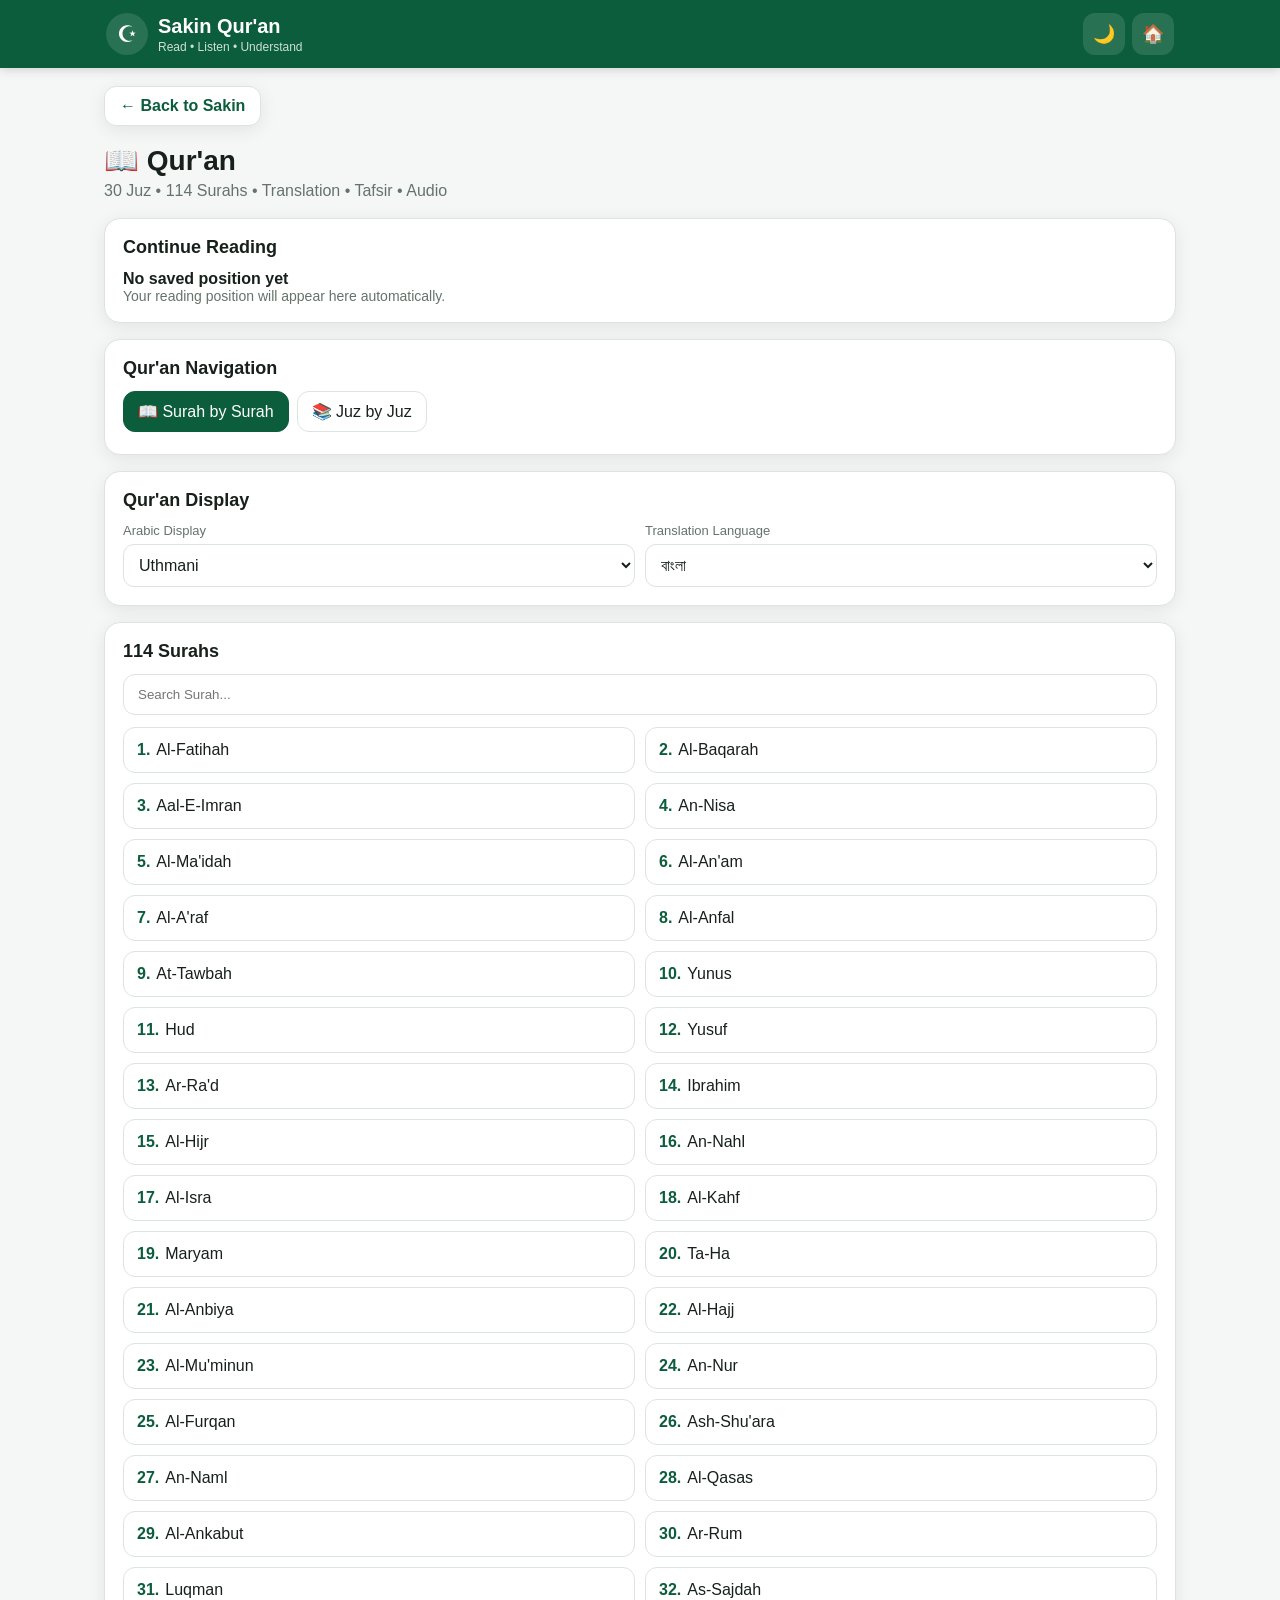
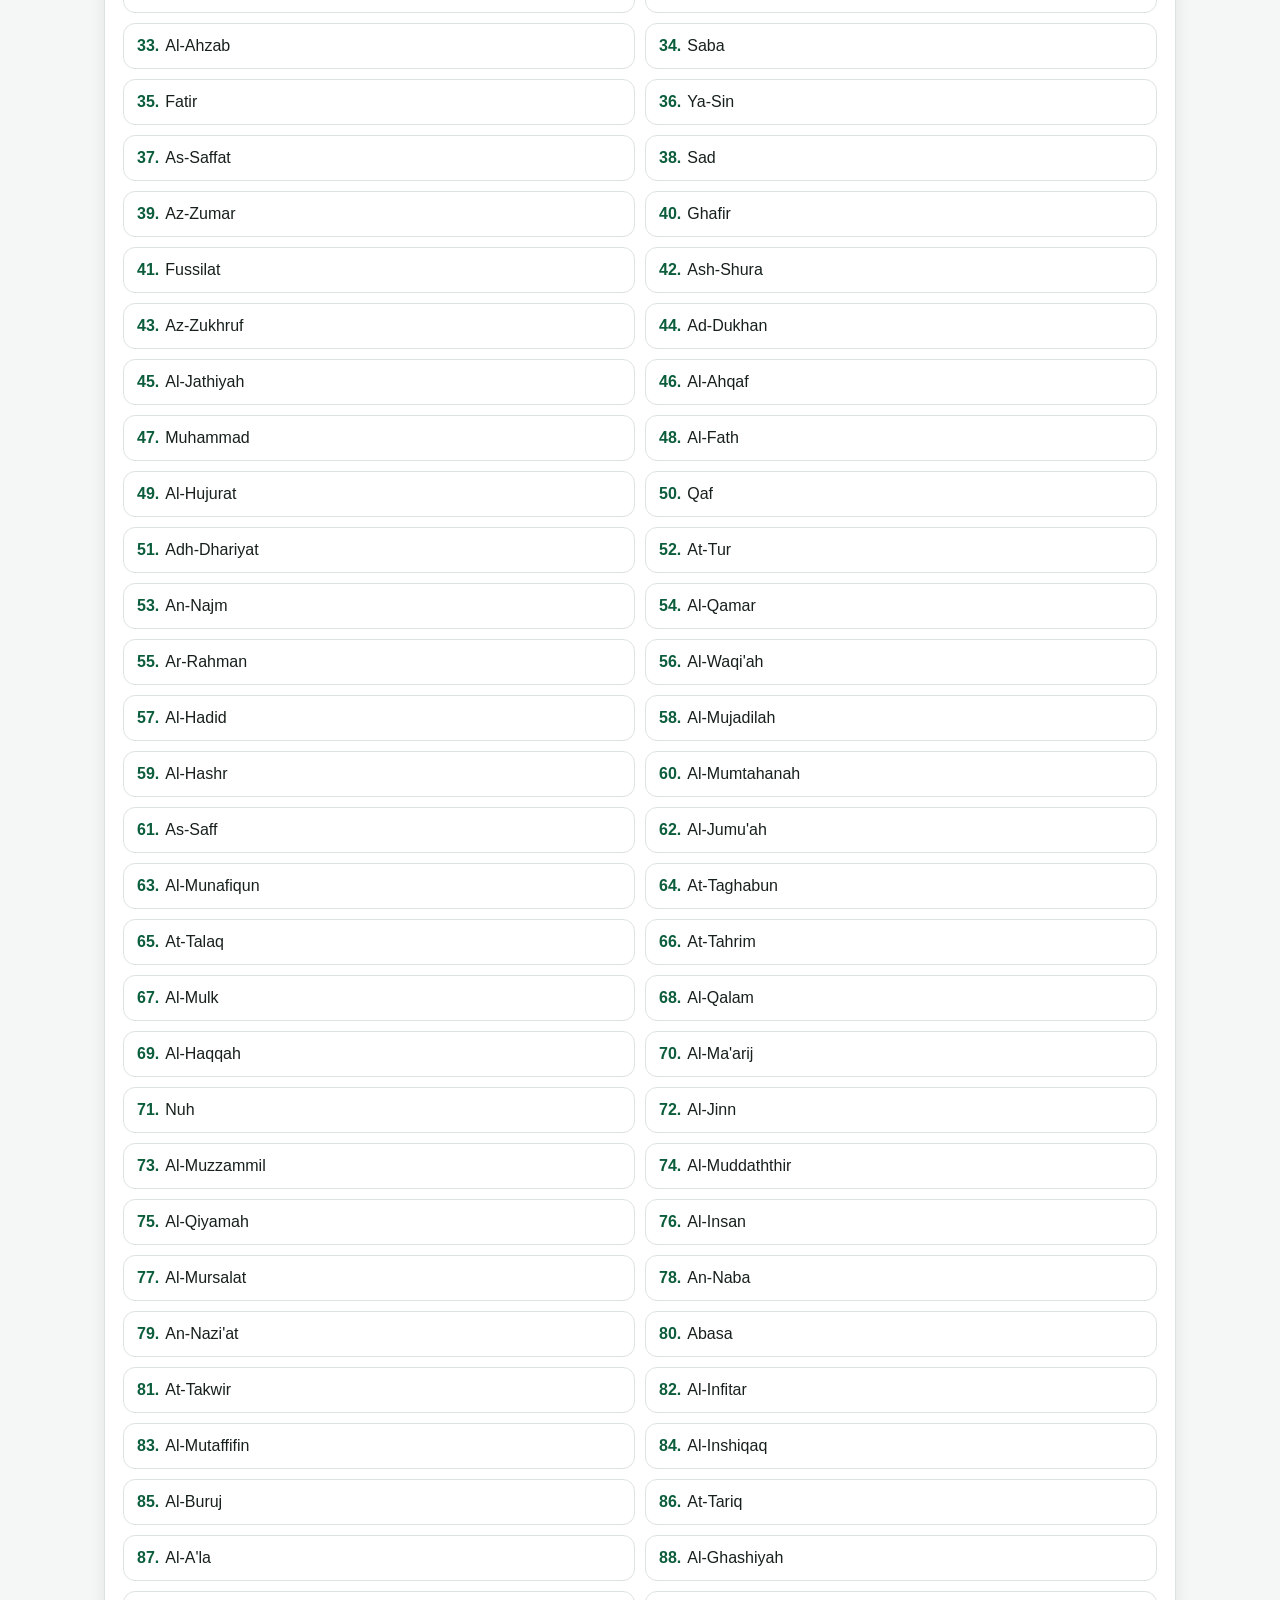
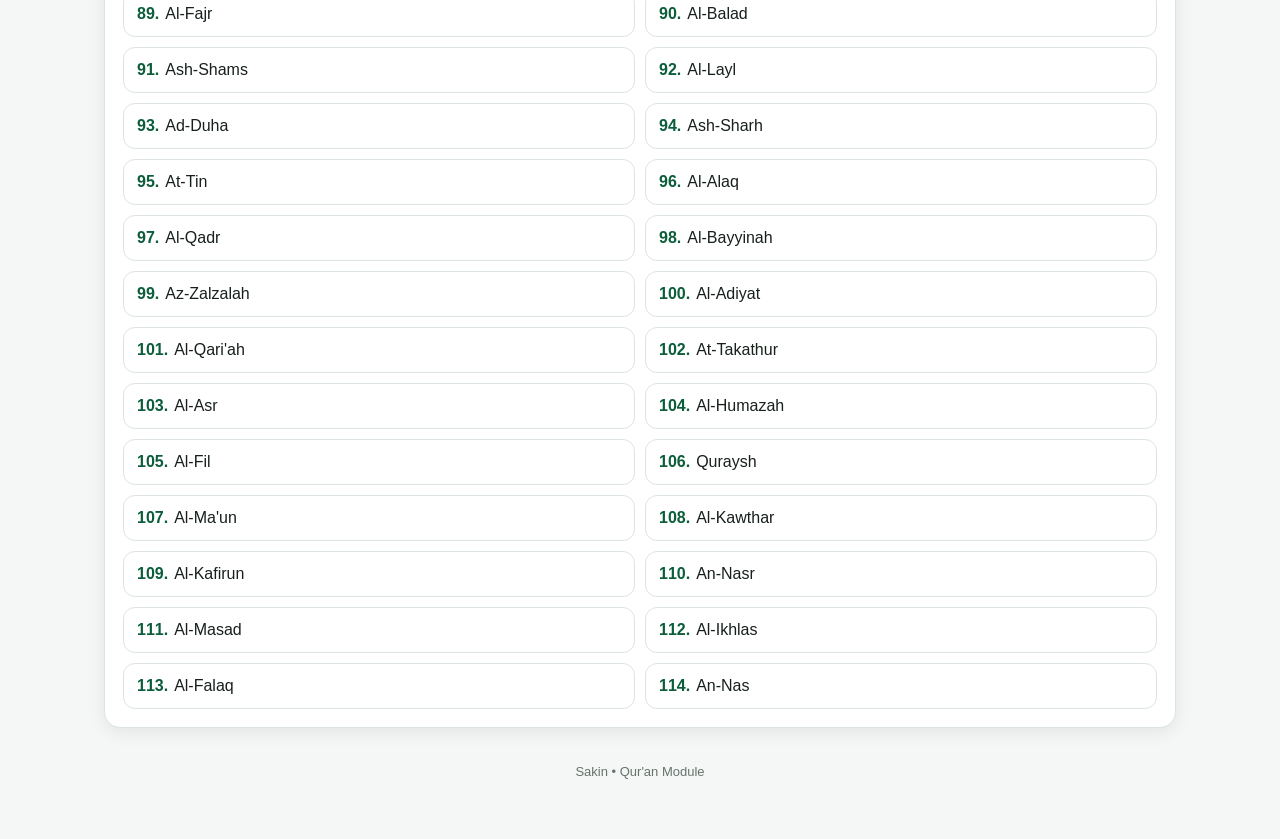
==== quran.html @ b1319718 "Create quran.html" ====
<!DOCTYPE html>
<html lang="en">
<head>
<meta charset="UTF-8">
<meta name="viewport" content="width=device-width, initial-scale=1.0">
<meta name="theme-color" content="#0b5d3b">
<meta name="description" content="Sakin Qur'an - Read, Listen, Translate and Study the Holy Qur'an">
<title>Sakin Qur'an</title>

<style>
:root{
  --primary:#0b5d3b;
  --primary-dark:#07452c;
  --secondary:#d4af37;
  --bg:#f5f7f6;
  --card:#ffffff;
  --text:#17201b;
  --muted:#65736b;
  --border:#dce4df;
  --shadow:0 4px 18px rgba(0,0,0,.08);
  --radius:16px;
}

*{
  box-sizing:border-box;
}

body{
  margin:0;
  font-family:Arial,Helvetica,sans-serif;
  background:var(--bg);
  color:var(--text);
}

button,select{
  font:inherit;
}

button{
  cursor:pointer;
}

.top-header{
  position:sticky;
  top:0;
  z-index:1000;
  background:var(--primary);
  color:#fff;
  box-shadow:0 2px 10px rgba(0,0,0,.15);
}

.header-inner{
  max-width:1100px;
  margin:auto;
  min-height:68px;
  padding:10px 16px;
  display:flex;
  align-items:center;
  justify-content:space-between;
  gap:12px;
}

.brand{
  display:flex;
  align-items:center;
  gap:10px;
}

.brand-icon{
  width:42px;
  height:42px;
  border-radius:50%;
  background:rgba(255,255,255,.12);
  display:flex;
  align-items:center;
  justify-content:center;
  font-size:23px;
}

.brand-title{
  font-size:20px;
  font-weight:700;
}

.brand-subtitle{
  font-size:12px;
  opacity:.8;
  margin-top:2px;
}

.header-actions{
  display:flex;
  align-items:center;
  gap:7px;
}

.header-btn{
  border:0;
  background:rgba(255,255,255,.12);
  color:#fff;
  width:42px;
  height:42px;
  border-radius:12px;
  font-size:18px;
}

.header-btn:hover{
  background:rgba(255,255,255,.2);
}

.container{
  max-width:1100px;
  margin:auto;
  padding:18px 14px 40px;
}

.back-btn{
  border:1px solid var(--border);
  background:var(--card);
  color:var(--primary);
  padding:10px 15px;
  border-radius:12px;
  font-weight:700;
  box-shadow:var(--shadow);
}

.page-title{
  margin:18px 0 5px;
  font-size:28px;
}

.page-subtitle{
  color:var(--muted);
  margin:0 0 18px;
}

.card{
  background:var(--card);
  border:1px solid var(--border);
  border-radius:var(--radius);
  box-shadow:var(--shadow);
  padding:18px;
  margin-bottom:16px;
}

.card-title{
  margin:0 0 12px;
  font-size:18px;
}

.progress-box{
  display:flex;
  flex-wrap:wrap;
  gap:10px;
  align-items:center;
  justify-content:space-between;
}

.progress-text{
  color:var(--muted);
  font-size:14px;
}

.primary-btn{
  border:0;
  background:var(--primary);
  color:#fff;
  padding:11px 16px;
  border-radius:12px;
  font-weight:700;
}

.primary-btn:hover{
  background:var(--primary-dark);
}

.secondary-btn{
  border:1px solid var(--border);
  background:var(--card);
  color:var(--text);
  padding:10px 14px;
  border-radius:12px;
}

.tab-row{
  display:flex;
  gap:8px;
  overflow-x:auto;
  padding-bottom:4px;
}

.tab-btn{
  white-space:nowrap;
  border:1px solid var(--border);
  background:var(--card);
  color:var(--text);
  padding:10px 14px;
  border-radius:12px;
}

.tab-btn.active{
  background:var(--primary);
  color:#fff;
  border-color:var(--primary);
}

.controls-grid{
  display:grid;
  grid-template-columns:repeat(2,1fr);
  gap:10px;
}

.control-group label{
  display:block;
  font-size:13px;
  color:var(--muted);
  margin-bottom:6px;
}

.control-group select{
  width:100%;
  border:1px solid var(--border);
  background:var(--card);
  color:var(--text);
  padding:11px;
  border-radius:11px;
}

.search-box{
  width:100%;
  border:1px solid var(--border);
  background:var(--card);
  color:var(--text);
  padding:12px 14px;
  border-radius:12px;
  outline:none;
}

.search-box:focus{
  border-color:var(--primary);
}

.surah-grid,
.juz-grid{
  display:grid;
  grid-template-columns:repeat(2,1fr);
  gap:10px;
}

.item-btn{
  border:1px solid var(--border);
  background:var(--card);
  color:var(--text);
  padding:13px;
  border-radius:12px;
  text-align:left;
}

.item-btn:hover{
  border-color:var(--primary);
}

.item-number{
  color:var(--primary);
  font-weight:700;
  margin-right:6px;
}

.item-arabic{
  display:block;
  direction:rtl;
  text-align:right;
  font-size:20px;
  margin-top:5px;
}

.reader{
  display:none;
}

.reader.open{
  display:block;
}

.reader-top{
  display:flex;
  align-items:center;
  justify-content:space-between;
  gap:10px;
  flex-wrap:wrap;
}

.reader-title{
  margin:0;
}

.ayah{
  border:1px solid var(--border);
  border-radius:15px;
  padding:18px;
  margin-top:12px;
  background:var(--card);
}

.ayah.active{
  border-color:var(--secondary);
  box-shadow:0 0 0 2px rgba(212,175,55,.15);
}

.ayah-number{
  color:var(--primary);
  font-weight:700;
}

.arabic-text{
  direction:rtl;
  text-align:right;
  font-size:30px;
  line-height:2.2;
  margin:14px 0;
  font-family:"Amiri","Noto Naskh Arabic",serif;
}

.translation{
  line-height:1.7;
  margin-top:10px;
}

.tafsir{
  margin-top:14px;
  padding:13px;
  border-left:4px solid var(--secondary);
  background:rgba(212,175,55,.08);
  border-radius:8px;
  line-height:1.7;
}

.audio-bar{
  display:flex;
  flex-wrap:wrap;
  align-items:center;
  gap:8px;
  margin-top:12px;
}

.audio-status{
  color:var(--muted);
  font-size:13px;
}

.tafsir-select{
  width:100%;
  border:1px solid var(--border);
  background:var(--card);
  color:var(--text);
  padding:11px;
  border-radius:11px;
}

.empty-state{
  text-align:center;
  color:var(--muted);
  padding:20px 10px;
}

footer{
  text-align:center;
  color:var(--muted);
  padding:20px 10px;
  font-size:13px;
}

/* Dark Mode */
body.dark-mode{
  --bg:#0b1410;
  --card:#111e18;
  --text:#e7efe9;
  --muted:#9aaca2;
  --border:#263a31;
  --shadow:0 4px 18px rgba(0,0,0,.28);
}

/* Mobile */
@media(max-width:650px){
  .brand-title{
    font-size:17px;
  }

  .brand-subtitle{
    font-size:10px;
  }

  .header-btn{
    width:38px;
    height:38px;
  }

  .page-title{
    font-size:24px;
  }

  .controls-grid{
    grid-template-columns:1fr;
  }

  .surah-grid,
  .juz-grid{
    grid-template-columns:1fr;
  }

  .arabic-text{
    font-size:26px;
  }
}
</style>
</head>

<body>

<header class="top-header">
  <div class="header-inner">

    <div class="brand">
      <div class="brand-icon">☪</div>
      <div>
        <div class="brand-title">Sakin Qur'an</div>
        <div class="brand-subtitle">Read • Listen • Understand</div>
      </div>
    </div>

    <div class="header-actions">
      <button class="header-btn" type="button" onclick="toggleDarkMode()" title="Dark Mode">🌙</button>

      <button class="header-btn" type="button" onclick="goHome()" title="Sakin Home">🏠</button>
    </div>

  </div>
</header>

<main class="container">

  <button class="back-btn" type="button" onclick="goHome()">
    ← Back to Sakin
  </button>

  <h1 class="page-title">📖 Qur'an</h1>
  <p class="page-subtitle">
    30 Juz • 114 Surahs • Translation • Tafsir • Audio
  </p>

  <!-- Continue Reading -->
  <section class="card">
    <h2 class="card-title">Continue Reading</h2>

    <div class="progress-box">
      <div>
        <strong id="continueTitle">No saved position yet</strong>
        <div class="progress-text" id="continueText">
          Your reading position will appear here automatically.
        </div>
      </div>

      <button
        class="primary-btn"
        type="button"
        id="continueBtn"
        onclick="continueReading()"
        style="display:none;">
        Continue
      </button>
    </div>
  </section>

  <!-- Reading / Listening mode -->
  <section class="card">

    <h2 class="card-title">Qur'an Navigation</h2>

    <div class="tab-row">
      <button
        class="tab-btn active"
        id="surahTab"
        type="button"
        onclick="showSection('surah')">
        📖 Surah by Surah
      </button>

      <button
        class="tab-btn"
        id="juzTab"
        type="button"
        onclick="showSection('juz')">
        📚 Juz by Juz
      </button>
    </div>

  </section>

  <!-- Display controls -->
  <section class="card">

    <h2 class="card-title">Qur'an Display</h2>

    <div class="controls-grid">

      <div class="control-group">
        <label for="arabicStyle">Arabic Display</label>

        <select id="arabicStyle" onchange="changeArabicStyle()">
          <option value="uthmani">Uthmani</option>
          <option value="indopak">Indo-Pak / Hafizi Style</option>
          <option value="naskh">Arabic Naskh</option>
        </select>
      </div>

      <div class="control-group">
        <label for="translationLanguage">Translation Language</label>

        <select id="translationLanguage">
          <option value="bn">বাংলা</option>
          <option value="en">English</option>
          <option value="ar">العربية</option>
          <option value="ur">اردو</option>
          <option value="hi">हिन्दी</option>
          <option value="tr">Türkçe</option>
          <option value="id">Bahasa Indonesia</option>
          <option value="ms">Bahasa Melayu</option>
          <option value="fa">فارسی</option>
          <option value="more">More languages...</option>
        </select>
      </div>

    </div>

  </section>

  <!-- Surah section -->
  <section class="card" id="surahSection">

    <h2 class="card-title">114 Surahs</h2>

    <input
      class="search-box"
      id="surahSearch"
      type="search"
      placeholder="Search Surah..."
      oninput="filterSurahs()">

    <div
      class="surah-grid"
      id="surahGrid"
      style="margin-top:12px;">
    </div>

  </section>

  <!-- Juz section -->
  <section
    class="card"
    id="juzSection"
    style="display:none;">

    <h2 class="card-title">30 Juz</h2>

    <div class="juz-grid" id="juzGrid"></div>

  </section>

  <!-- Reader -->
  <section class="card reader" id="reader">

    <div class="reader-top">

      <div>
        <h2 class="reader-title" id="readerTitle">
          Qur'an Reader
        </h2>

        <div
          class="progress-text"
          id="readerSubtitle">
        </div>
      </div>

      <button
        class="secondary-btn"
        type="button"
        onclick="closeReader()">
        Close
      </button>

    </div>

    <!-- Audio -->
    <div class="audio-bar">

      <button
        class="primary-btn"
        type="button"
        onclick="playCurrentAudio()">
        ▶️ Play
      </button>

      <button
        class="secondary-btn"
        type="button"
        onclick="pauseAudio()">
        ⏸️ Pause
      </button>

      <button
        class="secondary-btn"
        type="button"
        onclick="repeatCurrentAudio()">
        🔁 Repeat
      </button>

      <span
        class="audio-status"
        id="audioStatus">
        Audio ready
      </span>

    </div>

    <!-- Tafsir -->
    <div style="margin-top:16px;">

      <label
        for="tafsirSelect"
        style="display:block;font-size:13px;color:var(--muted);margin-bottom:6px;">
        Tafsir
      </label>

      <select
        class="tafsir-select"
        id="tafsirSelect"
        onchange="changeTafsir()">

        <option value="ibn-kathir">
          Tafsir Ibn Kathir
        </option>

        <option value="ruh-al-mani">
          Tafsir Ruh al-Ma'ani
        </option>

        <option value="jalalayn">
          Tafsir al-Jalalayn
        </option>

        <option value="tabari">
          Tafsir al-Tabari
        </option>

        <option value="qurtubi">
          Tafsir al-Qurtubi
        </option>

        <option value="sadi">
          Tafsir as-Sa'di
        </option>

        <option value="maariful-quran">
          Ma'ariful Qur'an
        </option>

        <option value="abu-bakr-zakaria">
          Tafsir Abu Bakr Zakaria
        </option>

        <option value="saeedi">
          Tafsir Saeedi
        </option>

        <option value="other">
          More Tafsir
        </option>

      </select>

    </div>

    <div id="ayahContainer"></div>

  </section>

  <footer>
    Sakin • Qur'an Module
  </footer>

</main>

<script>

/* =========================================
   SAKIN QUR'AN FOUNDATION
   ========================================= */

const SAKIN_QURAN = {
  lastSurah: Number(localStorage.getItem("sakinLastSurah") || 0),
  lastAyah: Number(localStorage.getItem("sakinLastAyah") || 0),
  lastJuz: Number(localStorage.getItem("sakinLastJuz") || 0),
  lastAudioSurah: Number(localStorage.getItem("sakinLastAudioSurah") || 0),
  lastAudioAyah: Number(localStorage.getItem("sakinLastAudioAyah") || 0),
  arabicStyle: localStorage.getItem("sakinArabicStyle") || "uthmani",
  translationLanguage: localStorage.getItem("sakinTranslationLanguage") || "bn",
  tafsir: localStorage.getItem("sakinTafsir") || "ibn-kathir"
};

let currentSurah = 0;
let currentAyah = 0;
let audio = null;


/* =========================================
   114 SURAH FOUNDATION
   ========================================= */

const surahNames = [
  "Al-Fatihah",
  "Al-Baqarah",
  "Aal-E-Imran",
  "An-Nisa",
  "Al-Ma'idah",
  "Al-An'am",
  "Al-A'raf",
  "Al-Anfal",
  "At-Tawbah",
  "Yunus",
  "Hud",
  "Yusuf",
  "Ar-Ra'd",
  "Ibrahim",
  "Al-Hijr",
  "An-Nahl",
  "Al-Isra",
  "Al-Kahf",
  "Maryam",
  "Ta-Ha",
  "Al-Anbiya",
  "Al-Hajj",
  "Al-Mu'minun",
  "An-Nur",
  "Al-Furqan",
  "Ash-Shu'ara",
  "An-Naml",
  "Al-Qasas",
  "Al-Ankabut",
  "Ar-Rum",
  "Luqman",
  "As-Sajdah",
  "Al-Ahzab",
  "Saba",
  "Fatir",
  "Ya-Sin",
  "As-Saffat",
  "Sad",
  "Az-Zumar",
  "Ghafir",
  "Fussilat",
  "Ash-Shura",
  "Az-Zukhruf",
  "Ad-Dukhan",
  "Al-Jathiyah",
  "Al-Ahqaf",
  "Muhammad",
  "Al-Fath",
  "Al-Hujurat",
  "Qaf",
  "Adh-Dhariyat",
  "At-Tur",
  "An-Najm",
  "Al-Qamar",
  "Ar-Rahman",
  "Al-Waqi'ah",
  "Al-Hadid",
  "Al-Mujadilah",
  "Al-Hashr",
  "Al-Mumtahanah",
  "As-Saff",
  "Al-Jumu'ah",
  "Al-Munafiqun",
  "At-Taghabun",
  "At-Talaq",
  "At-Tahrim",
  "Al-Mulk",
  "Al-Qalam",
  "Al-Haqqah",
  "Al-Ma'arij",
  "Nuh",
  "Al-Jinn",
  "Al-Muzzammil",
  "Al-Muddaththir",
  "Al-Qiyamah",
  "Al-Insan",
  "Al-Mursalat",
  "An-Naba",
  "An-Nazi'at",
  "Abasa",
  "At-Takwir",
  "Al-Infitar",
  "Al-Mutaffifin",
  "Al-Inshiqaq",
  "Al-Buruj",
  "At-Tariq",
  "Al-A'la",
  "Al-Ghashiyah",
  "Al-Fajr",
  "Al-Balad",
  "Ash-Shams",
  "Al-Layl",
  "Ad-Duha",
  "Ash-Sharh",
  "At-Tin",
  "Al-Alaq",
  "Al-Qadr",
  "Al-Bayyinah",
  "Az-Zalzalah",
  "Al-Adiyat",
  "Al-Qari'ah",
  "At-Takathur",
  "Al-Asr",
  "Al-Humazah",
  "Al-Fil",
  "Quraysh",
  "Al-Ma'un",
  "Al-Kawthar",
  "Al-Kafirun",
  "An-Nasr",
  "Al-Masad",
  "Al-Ikhlas",
  "Al-Falaq",
  "An-Nas"
];


/* =========================================
   30 JUZ FOUNDATION
   ========================================= */

function buildJuzList(){

  const grid = document.getElementById("juzGrid");

  grid.innerHTML = "";

  for(let i = 1; i <= 30; i++){

    const button = document.createElement("button");

    button.className = "item-btn";
    button.type = "button";

    button.innerHTML =
      `<span class="item-number">${i}</span> Juz ${i}`;

    button.onclick = function(){
      openJuz(i);
    };

    grid.appendChild(button);
  }
}


/* =========================================
   BUILD 114 SURAH BUTTONS
   ========================================= */

function buildSurahList(){

  const grid = document.getElementById("surahGrid");

  grid.innerHTML = "";

  surahNames.forEach((name,index)=>{

    const button = document.createElement("button");

    button.className = "item-btn";
    button.type = "button";

    button.dataset.name = name.toLowerCase();

    button.innerHTML =
      `<span class="item-number">${index + 1}.</span>${name}`;

    button.onclick = function(){
      openSurah(index + 1);
    };

    grid.appendChild(button);

  });
}


/* =========================================
   SEARCH SURAH
   ========================================= */

function filterSurahs(){

  const search =
    document.getElementById("surahSearch")
      .value
      .toLowerCase()
      .trim();

  document
    .querySelectorAll("#surahGrid .item-btn")
    .forEach(button=>{

      const name = button.dataset.name || "";

      button.style.display =
        name.includes(search) ? "" : "none";

    });
}


/* =========================================
   SECTION SWITCH
   ========================================= */

function showSection(section){

  const surahSection =
    document.getElementById("surahSection");

  const juzSection =
    document.getElementById("juzSection");

  const surahTab =
    document.getElementById("surahTab");

  const juzTab =
    document.getElementById("juzTab");

  if(section === "surah"){

    surahSection.style.display = "";
    juzSection.style.display = "none";

    surahTab.classList.add("active");
    juzTab.classList.remove("active");

  }else{

    surahSection.style.display = "none";
    juzSection.style.display = "";

    surahTab.classList.remove("active");
    juzTab.classList.add("active");

  }
}


/* =========================================
   OPEN SURAH
   ========================================= */

function openSurah(surahNumber){

  currentSurah = surahNumber;
  currentAyah = 1;

  document.getElementById("reader").classList.add("open");

  document.getElementById("readerTitle").textContent =
    `${surahNumber}. ${surahNames[surahNumber - 1]}`;

  document.getElementById("readerSubtitle").textContent =
    "Qur'an reader • Audio • Translation • Tafsir";

  renderAyahFoundation();

  saveReadingProgress();

  document
    .getElementById("reader")
    .scrollIntoView({
      behavior:"smooth",
      block:"start"
    });
}


/* =========================================
   OPEN JUZ
   ========================================= */

function openJuz(juzNumber){

  SAKIN_QURAN.lastJuz = juzNumber;

  localStorage.setItem(
    "sakinLastJuz",
    String(juzNumber)
  );

  document.getElementById("reader").classList.add("open");

  document.getElementById("readerTitle").textContent =
    `Juz ${juzNumber}`;

  document.getElementById("readerSubtitle").textContent =
    "Juz reader • Surah and Ayah navigation will be connected here";

  document.getElementById("ayahContainer").innerHTML = `
    <div class="empty-state">
      <strong>Juz ${juzNumber}</strong><br><br>
      The complete verified Qur'an data will be connected through the next Qur'an data file.
    </div>
  `;

  document
    .getElementById("reader")
    .scrollIntoView({
      behavior:"smooth",
      block:"start"
    });
}


/* =========================================
   AYAH READER FOUNDATION
   ========================================= */

function renderAyahFoundation(){

  const container =
    document.getElementById("ayahContainer");

  const name =
    surahNames[currentSurah - 1] || "Qur'an";

  container.innerHTML = `
    <div class="ayah active">

      <div class="ayah-number">
        Surah ${currentSurah} • Ayah ${currentAyah}
      </div>

      <div class="arabic-text">
        Qur'an Arabic text will load from the verified Qur'an data file.
      </div>

      <div class="translation">
        <strong>বাংলা অনুবাদ</strong><br>
        Verified Qur'an translation will appear here.
      </div>

      <div class="tafsir">
        <strong>Tafsir</strong><br>
        The selected verified tafsir will appear here.
      </div>

    </div>
  `;

  document.getElementById("audioStatus").textContent =
    `Ready: ${name} • Ayah ${currentAyah}`;
}


/* =========================================
   SAVE READING PROGRESS
   ========================================= */

function saveReadingProgress(){

  SAKIN_QURAN.lastSurah = currentSurah;
  SAKIN_QURAN.lastAyah = currentAyah;

  localStorage.setItem(
    "sakinLastSurah",
    String(currentSurah)
  );

  localStorage.setItem(
    "sakinLastAyah",
    String(currentAyah)
  );

  updateContinueCard();
}


/* =========================================
   CONTINUE READING
   ========================================= */

function updateContinueCard(){

  const title =
    document.getElementById("continueTitle");

  const text =
    document.getElementById("continueText");

  const button =
    document.getElementById("continueBtn");

  if(
    SAKIN_QURAN.lastSurah > 0 &&
    SAKIN_QURAN.lastAyah > 0
  ){

    const name =
      surahNames[SAKIN_QURAN.lastSurah - 1];

    title.textContent =
      `${name} • Ayah ${SAKIN_QURAN.lastAyah}`;

    text.textContent =
      "Your last reading position is saved on this device.";

    button.style.display = "";

  }else{

    title.textContent =
      "No saved position yet";

    text.textContent =
      "Your reading position will appear here automatically.";

    button.style.display = "none";

  }
}


function continueReading(){

  if(!SAKIN_QURAN.lastSurah){
    return;
  }

  currentSurah =
    SAKIN_QURAN.lastSurah;

  currentAyah =
    SAKIN_QURAN.lastAyah || 1;

  document.getElementById("reader").classList.add("open");

  document.getElementById("readerTitle").textContent =
    `${currentSurah}. ${surahNames[currentSurah - 1]}`;

  renderAyahFoundation();

  document
    .getElementById("reader")
    .scrollIntoView({
      behavior:"smooth",
      block:"start"
    });
}


/* =========================================
   AUDIO FOUNDATION
   ========================================= */

function playCurrentAudio(){

  /*
    Real verified Qur'an audio will be connected
    through quran-audio.js in the next step.
  */

  SAKIN_QURAN.lastAudioSurah = currentSurah;
  SAKIN_QURAN.lastAudioAyah = currentAyah;

  localStorage.setItem(
    "sakinLastAudioSurah",
    String(currentSurah)
  );

  localStorage.setItem(
    "sakinLastAudioAyah",
    String(currentAyah)
  );

  document.getElementById("audioStatus").textContent =
    "Audio system foundation ready. Verified audio source will be connected next.";
}


function pauseAudio(){

  if(audio){
    audio.pause();
  }

  document.getElementById("audioStatus").textContent =
    "Audio paused";
}


function repeatCurrentAudio(){

  document.getElementById("audioStatus").textContent =
    "Repeat mode selected";
}


/* =========================================
   ARABIC DISPLAY
   ========================================= */

function changeArabicStyle(){

  const style =
    document.getElementById("arabicStyle").value;

  SAKIN_QURAN.arabicStyle = style;

  localStorage.setItem(
    "sakinArabicStyle",
    style
  );

  document.getElementById("audioStatus").textContent =
    `Arabic display: ${style}`;
}


/* =========================================
   TAFSIR
   ========================================= */

function changeTafsir(){

  const value =
    document.getElementById("tafsirSelect").value;

  SAKIN_QURAN.tafsir = value;

  localStorage.setItem(
    "sakinTafsir",
    value
  );

  document.getElementById("audioStatus").textContent =
    "Tafsir selection saved";
}


/* =========================================
   DARK MODE
   ========================================= */

function applyDarkMode(){

  const enabled =
    localStorage.getItem("sakinQuranDarkMode") === "true";

  document.body.classList.toggle(
    "dark-mode",
    enabled
  );
}


function toggleDarkMode(){

  const enabled =
    !document.body.classList.contains("dark-mode");

  document.body.classList.toggle(
    "dark-mode",
    enabled
  );

  localStorage.setItem(
    "sakinQuranDarkMode",
    String(enabled)
  );
}


/* =========================================
   BACK TO SAKIN HOME
   ========================================= */

function goHome(){

  window.location.href = "./index.html";
}


/* =========================================
   INITIALIZE
   ========================================= */

function initializeQuran(){

  buildSurahList();

  buildJuzList();

  updateContinueCard();

  document.getElementById("arabicStyle").value =
    SAKIN_QURAN.arabicStyle;

  document.getElementById("translationLanguage").value =
    SAKIN_QURAN.translationLanguage;

  document.getElementById("tafsirSelect").value =
    SAKIN_QURAN.tafsir;

  applyDarkMode();
}

initializeQuran();

</script>

</body>
</html>
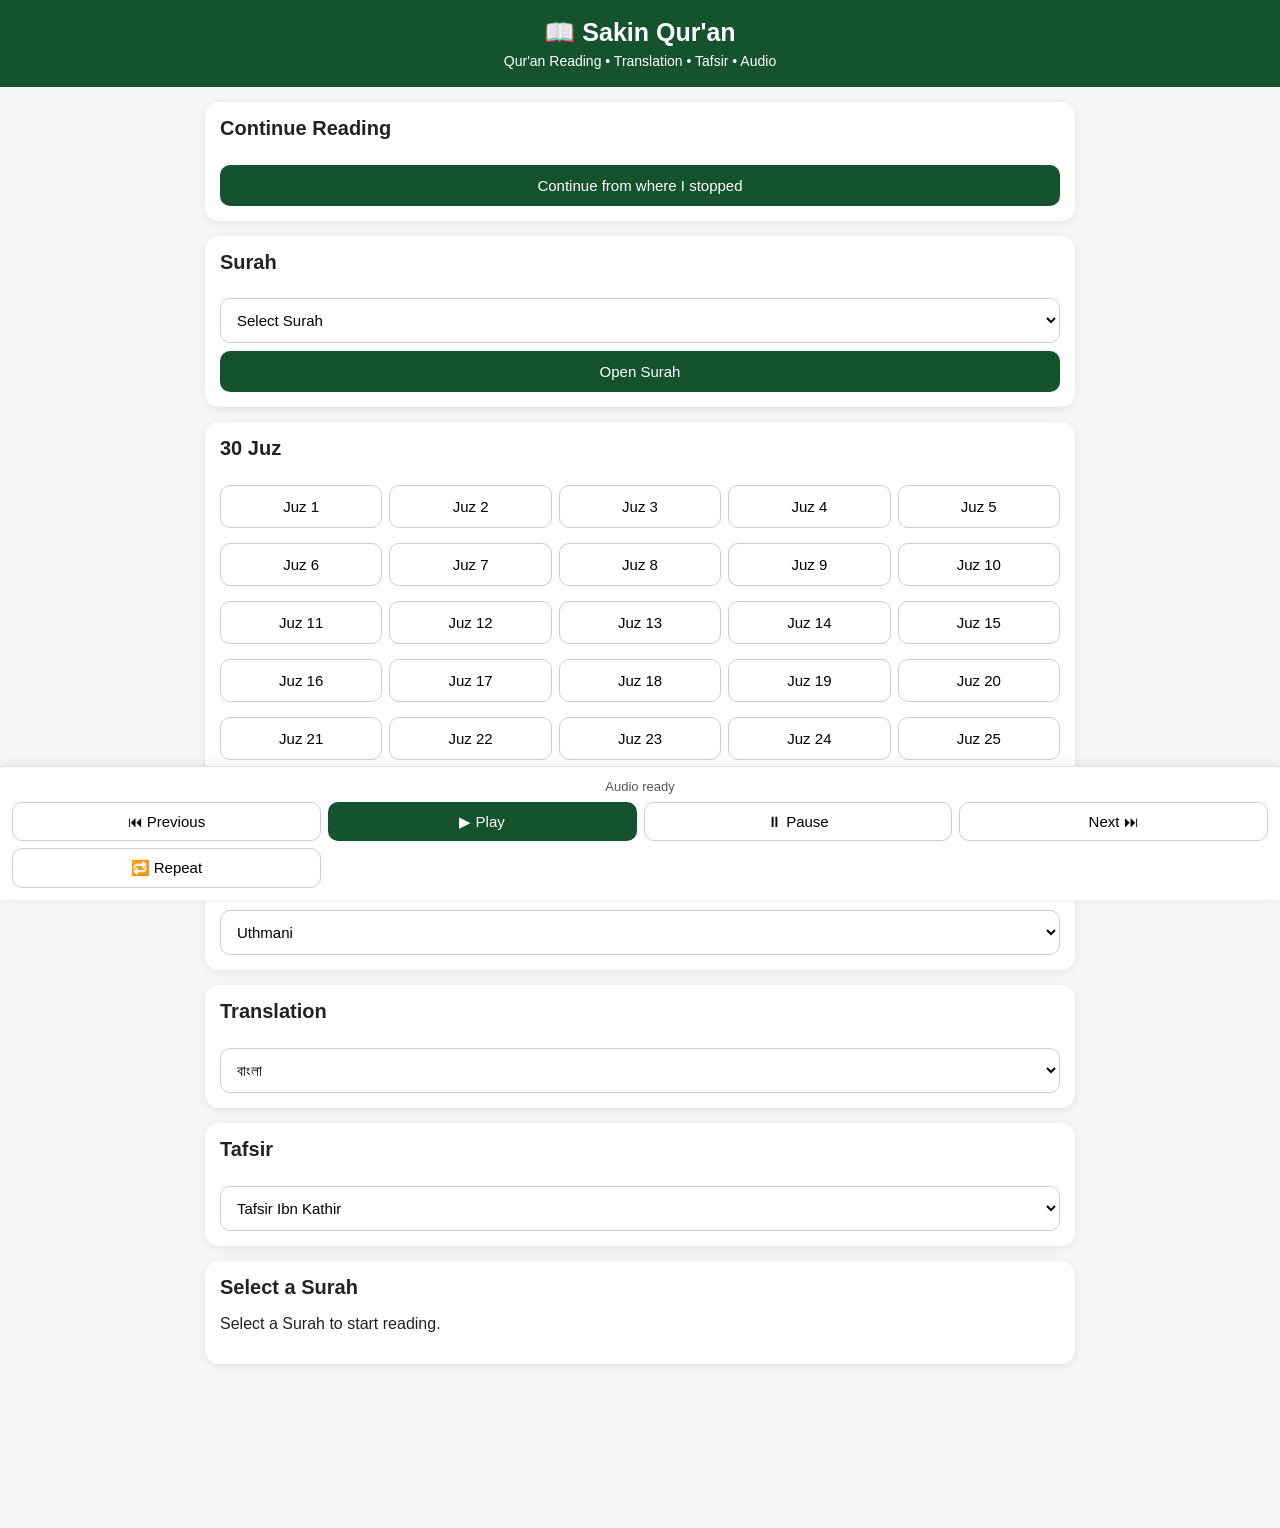
==== commit 44b24104: "Update quran.html" ====
--- a/quran.html
+++ b/quran.html
@@ -1,1325 +1,963 @@
 <!DOCTYPE html>
 <html lang="en">
 <head>
-<meta charset="UTF-8">
-<meta name="viewport" content="width=device-width, initial-scale=1.0">
-<meta name="theme-color" content="#0b5d3b">
-<meta name="description" content="Sakin Qur'an - Read, Listen, Translate and Study the Holy Qur'an">
-<title>Sakin Qur'an</title>
-
-<style>
-:root{
-  --primary:#0b5d3b;
-  --primary-dark:#07452c;
-  --secondary:#d4af37;
-  --bg:#f5f7f6;
-  --card:#ffffff;
-  --text:#17201b;
-  --muted:#65736b;
-  --border:#dce4df;
-  --shadow:0 4px 18px rgba(0,0,0,.08);
-  --radius:16px;
-}
-
-*{
-  box-sizing:border-box;
-}
-
-body{
-  margin:0;
-  font-family:Arial,Helvetica,sans-serif;
-  background:var(--bg);
-  color:var(--text);
-}
-
-button,select{
-  font:inherit;
-}
-
-button{
-  cursor:pointer;
-}
-
-.top-header{
-  position:sticky;
-  top:0;
-  z-index:1000;
-  background:var(--primary);
-  color:#fff;
-  box-shadow:0 2px 10px rgba(0,0,0,.15);
-}
-
-.header-inner{
-  max-width:1100px;
-  margin:auto;
-  min-height:68px;
-  padding:10px 16px;
-  display:flex;
-  align-items:center;
-  justify-content:space-between;
-  gap:12px;
-}
-
-.brand{
-  display:flex;
-  align-items:center;
-  gap:10px;
-}
-
-.brand-icon{
-  width:42px;
-  height:42px;
-  border-radius:50%;
-  background:rgba(255,255,255,.12);
-  display:flex;
-  align-items:center;
-  justify-content:center;
-  font-size:23px;
-}
-
-.brand-title{
-  font-size:20px;
-  font-weight:700;
-}
-
-.brand-subtitle{
-  font-size:12px;
-  opacity:.8;
-  margin-top:2px;
-}
-
-.header-actions{
-  display:flex;
-  align-items:center;
-  gap:7px;
-}
-
-.header-btn{
-  border:0;
-  background:rgba(255,255,255,.12);
-  color:#fff;
-  width:42px;
-  height:42px;
-  border-radius:12px;
-  font-size:18px;
-}
-
-.header-btn:hover{
-  background:rgba(255,255,255,.2);
-}
-
-.container{
-  max-width:1100px;
-  margin:auto;
-  padding:18px 14px 40px;
-}
-
-.back-btn{
-  border:1px solid var(--border);
-  background:var(--card);
-  color:var(--primary);
-  padding:10px 15px;
-  border-radius:12px;
-  font-weight:700;
-  box-shadow:var(--shadow);
-}
-
-.page-title{
-  margin:18px 0 5px;
-  font-size:28px;
-}
-
-.page-subtitle{
-  color:var(--muted);
-  margin:0 0 18px;
-}
-
-.card{
-  background:var(--card);
-  border:1px solid var(--border);
-  border-radius:var(--radius);
-  box-shadow:var(--shadow);
-  padding:18px;
-  margin-bottom:16px;
-}
-
-.card-title{
-  margin:0 0 12px;
-  font-size:18px;
-}
-
-.progress-box{
-  display:flex;
-  flex-wrap:wrap;
-  gap:10px;
-  align-items:center;
-  justify-content:space-between;
-}
-
-.progress-text{
-  color:var(--muted);
-  font-size:14px;
-}
-
-.primary-btn{
-  border:0;
-  background:var(--primary);
-  color:#fff;
-  padding:11px 16px;
-  border-radius:12px;
-  font-weight:700;
-}
-
-.primary-btn:hover{
-  background:var(--primary-dark);
-}
-
-.secondary-btn{
-  border:1px solid var(--border);
-  background:var(--card);
-  color:var(--text);
-  padding:10px 14px;
-  border-radius:12px;
-}
-
-.tab-row{
-  display:flex;
-  gap:8px;
-  overflow-x:auto;
-  padding-bottom:4px;
-}
-
-.tab-btn{
-  white-space:nowrap;
-  border:1px solid var(--border);
-  background:var(--card);
-  color:var(--text);
-  padding:10px 14px;
-  border-radius:12px;
-}
-
-.tab-btn.active{
-  background:var(--primary);
-  color:#fff;
-  border-color:var(--primary);
-}
-
-.controls-grid{
-  display:grid;
-  grid-template-columns:repeat(2,1fr);
-  gap:10px;
-}
-
-.control-group label{
-  display:block;
-  font-size:13px;
-  color:var(--muted);
-  margin-bottom:6px;
-}
-
-.control-group select{
-  width:100%;
-  border:1px solid var(--border);
-  background:var(--card);
-  color:var(--text);
-  padding:11px;
-  border-radius:11px;
-}
-
-.search-box{
-  width:100%;
-  border:1px solid var(--border);
-  background:var(--card);
-  color:var(--text);
-  padding:12px 14px;
-  border-radius:12px;
-  outline:none;
-}
-
-.search-box:focus{
-  border-color:var(--primary);
-}
-
-.surah-grid,
-.juz-grid{
-  display:grid;
-  grid-template-columns:repeat(2,1fr);
-  gap:10px;
-}
-
-.item-btn{
-  border:1px solid var(--border);
-  background:var(--card);
-  color:var(--text);
-  padding:13px;
-  border-radius:12px;
-  text-align:left;
-}
-
-.item-btn:hover{
-  border-color:var(--primary);
-}
-
-.item-number{
-  color:var(--primary);
-  font-weight:700;
-  margin-right:6px;
-}
-
-.item-arabic{
-  display:block;
-  direction:rtl;
-  text-align:right;
-  font-size:20px;
-  margin-top:5px;
-}
-
-.reader{
-  display:none;
-}
-
-.reader.open{
-  display:block;
-}
-
-.reader-top{
-  display:flex;
-  align-items:center;
-  justify-content:space-between;
-  gap:10px;
-  flex-wrap:wrap;
-}
-
-.reader-title{
-  margin:0;
-}
-
-.ayah{
-  border:1px solid var(--border);
-  border-radius:15px;
-  padding:18px;
-  margin-top:12px;
-  background:var(--card);
-}
-
-.ayah.active{
-  border-color:var(--secondary);
-  box-shadow:0 0 0 2px rgba(212,175,55,.15);
-}
-
-.ayah-number{
-  color:var(--primary);
-  font-weight:700;
-}
-
-.arabic-text{
-  direction:rtl;
-  text-align:right;
-  font-size:30px;
-  line-height:2.2;
-  margin:14px 0;
-  font-family:"Amiri","Noto Naskh Arabic",serif;
-}
-
-.translation{
-  line-height:1.7;
-  margin-top:10px;
-}
-
-.tafsir{
-  margin-top:14px;
-  padding:13px;
-  border-left:4px solid var(--secondary);
-  background:rgba(212,175,55,.08);
-  border-radius:8px;
-  line-height:1.7;
-}
-
-.audio-bar{
-  display:flex;
-  flex-wrap:wrap;
-  align-items:center;
-  gap:8px;
-  margin-top:12px;
-}
-
-.audio-status{
-  color:var(--muted);
-  font-size:13px;
-}
-
-.tafsir-select{
-  width:100%;
-  border:1px solid var(--border);
-  background:var(--card);
-  color:var(--text);
-  padding:11px;
-  border-radius:11px;
-}
-
-.empty-state{
-  text-align:center;
-  color:var(--muted);
-  padding:20px 10px;
-}
-
-footer{
-  text-align:center;
-  color:var(--muted);
-  padding:20px 10px;
-  font-size:13px;
-}
-
-/* Dark Mode */
-body.dark-mode{
-  --bg:#0b1410;
-  --card:#111e18;
-  --text:#e7efe9;
-  --muted:#9aaca2;
-  --border:#263a31;
-  --shadow:0 4px 18px rgba(0,0,0,.28);
-}
-
-/* Mobile */
-@media(max-width:650px){
-  .brand-title{
-    font-size:17px;
+  <meta charset="UTF-8">
+  <meta name="viewport" content="width=device-width, initial-scale=1.0">
+
+  <title>Sakin Qur'an</title>
+
+  <style>
+    * {
+      box-sizing: border-box;
+    }
+
+    body {
+      margin: 0;
+      font-family: Arial, sans-serif;
+      background: #f5f7f5;
+      color: #222;
+    }
+
+    header {
+      background: #14532d;
+      color: white;
+      padding: 18px;
+      text-align: center;
+    }
+
+    header h1 {
+      margin: 0;
+      font-size: 25px;
+    }
+
+    header p {
+      margin: 6px 0 0;
+      font-size: 14px;
+    }
+
+    .container {
+      max-width: 900px;
+      margin: auto;
+      padding: 15px;
+    }
+
+    .card {
+      background: white;
+      border-radius: 14px;
+      padding: 15px;
+      margin-bottom: 15px;
+      box-shadow: 0 2px 10px rgba(0,0,0,.08);
+    }
+
+    .card h2 {
+      margin-top: 0;
+      font-size: 20px;
+    }
+
+    select,
+    button {
+      width: 100%;
+      padding: 12px;
+      margin-top: 8px;
+      border-radius: 10px;
+      border: 1px solid #ccc;
+      font-size: 15px;
+      background: white;
+    }
+
+    button {
+      cursor: pointer;
+    }
+
+    .primary {
+      background: #14532d;
+      color: white;
+      border: none;
+    }
+
+    .secondary {
+      background: #e8f5e9;
+      color: #14532d;
+      border: 1px solid #14532d;
+    }
+
+    .grid {
+      display: grid;
+      grid-template-columns: repeat(2, 1fr);
+      gap: 8px;
+    }
+
+    .juz-grid {
+      display: grid;
+      grid-template-columns: repeat(5, 1fr);
+      gap: 7px;
+    }
+
+    .ayah {
+      background: white;
+      padding: 18px;
+      margin-bottom: 12px;
+      border-radius: 12px;
+      border: 1px solid #ddd;
+      transition: .2s;
+    }
+
+    .ayah.active {
+      border: 2px solid #14532d;
+      background: #f0f8f2;
+    }
+
+    .ayah-number {
+      font-size: 13px;
+      color: #666;
+      margin-bottom: 10px;
+    }
+
+    .arabic {
+      direction: rtl;
+      text-align: right;
+      font-size: 30px;
+      line-height: 2.1;
+      margin-bottom: 12px;
+    }
+
+    .translation {
+      line-height: 1.7;
+      font-size: 16px;
+    }
+
+    .tafsir {
+      background: #fafafa;
+      border-left: 4px solid #14532d;
+      padding: 12px;
+      margin-top: 12px;
+      line-height: 1.7;
+    }
+
+    .audio-panel {
+      position: sticky;
+      bottom: 0;
+      background: white;
+      border-top: 1px solid #ddd;
+      padding: 12px;
+      box-shadow: 0 -2px 10px rgba(0,0,0,.08);
+      z-index: 10;
+    }
+
+    .audio-buttons {
+      display: grid;
+      grid-template-columns: repeat(4, 1fr);
+      gap: 7px;
+    }
+
+    .audio-buttons button {
+      margin: 0;
+      padding: 10px 5px;
+    }
+
+    #audioStatus {
+      text-align: center;
+      font-size: 13px;
+      color: #555;
+      margin-bottom: 8px;
+    }
+
+    .hidden {
+      display: none;
+    }
+
+    @media (max-width: 600px) {
+
+      .juz-grid {
+        grid-template-columns: repeat(3, 1fr);
+      }
+
+      .arabic {
+        font-size: 26px;
+      }
+
+      .audio-buttons {
+        grid-template-columns: repeat(2, 1fr);
+      }
+
+    }
+  </style>
+</head>
+
+<body>
+
+<header>
+  <h1>📖 Sakin Qur'an</h1>
+  <p>Qur'an Reading • Translation • Tafsir • Audio</p>
+</header>
+
+<div class="container">
+
+  <!-- Continue Reading -->
+
+  <div class="card">
+
+    <h2>Continue Reading</h2>
+
+    <button
+      class="primary"
+      onclick="continueSakinReading()"
+    >
+      Continue from where I stopped
+    </button>
+
+  </div>
+
+
+  <!-- Surah -->
+
+  <div class="card">
+
+    <h2>Surah</h2>
+
+    <select id="surahSelect">
+      <option value="">Select Surah</option>
+    </select>
+
+    <button
+      class="primary"
+      onclick="openSelectedSurah()"
+    >
+      Open Surah
+    </button>
+
+  </div>
+
+
+  <!-- Juz -->
+
+  <div class="card">
+
+    <h2>30 Juz</h2>
+
+    <div
+      id="juzContainer"
+      class="juz-grid"
+    ></div>
+
+  </div>
+
+
+  <!-- Arabic Display -->
+
+  <div class="card">
+
+    <h2>Arabic Qur'an Display</h2>
+
+    <select id="arabicStyle">
+
+      <option value="uthmani">
+        Uthmani
+      </option>
+
+      <option value="indopak">
+        Indo-Pak
+      </option>
+
+      <option value="naskh">
+        Arabic Naskh
+      </option>
+
+    </select>
+
+  </div>
+
+
+  <!-- Translation -->
+
+  <div class="card">
+
+    <h2>Translation</h2>
+
+    <select id="translationLanguage">
+
+      <option value="bn">
+        বাংলা
+      </option>
+
+      <option value="en">
+        English
+      </option>
+
+      <option value="ar">
+        العربية
+      </option>
+
+    </select>
+
+  </div>
+
+
+  <!-- Tafsir -->
+
+  <div class="card">
+
+    <h2>Tafsir</h2>
+
+    <select id="tafsirSelect">
+
+      <option value="ibn-kathir">
+        Tafsir Ibn Kathir
+      </option>
+
+      <option value="ruh-al-maani">
+        Tafsir Ruh al-Ma'ani
+      </option>
+
+      <option value="jalalayn">
+        Tafsir al-Jalalayn
+      </option>
+
+      <option value="saeedi">
+        Tafsir Saeedi
+      </option>
+
+      <option value="abu-bakr-zakaria">
+        Tafsir Abu Bakr Zakaria
+      </option>
+
+      <option value="tafsir-6">
+        Tafsir Collection 6
+      </option>
+
+      <option value="tafsir-7">
+        Tafsir Collection 7
+      </option>
+
+      <option value="tafsir-8">
+        Tafsir Collection 8
+      </option>
+
+      <option value="tafsir-9">
+        Tafsir Collection 9
+      </option>
+
+      <option value="tafsir-10">
+        Tafsir Collection 10
+      </option>
+
+    </select>
+
+  </div>
+
+
+  <!-- Qur'an Reading Area -->
+
+  <div class="card">
+
+    <h2 id="surahTitle">
+      Select a Surah
+    </h2>
+
+    <div id="quranContent">
+
+      <p>
+        Select a Surah to start reading.
+      </p>
+
+    </div>
+
+  </div>
+
+</div>
+
+
+<!-- Audio Player -->
+
+<div class="audio-panel">
+
+  <div id="audioStatus">
+    Audio ready
+  </div>
+
+  <div class="audio-buttons">
+
+    <button
+      onclick="playPreviousSakinAyah()"
+    >
+      ⏮ Previous
+    </button>
+
+    <button
+      class="primary"
+      onclick="playCurrentSakinAudio()"
+    >
+      ▶ Play
+    </button>
+
+    <button
+      onclick="pauseSakinAudio()"
+    >
+      ⏸ Pause
+    </button>
+
+    <button
+      onclick="playNextSakinAyah()"
+    >
+      Next ⏭
+    </button>
+
+    <button
+      onclick="toggleSakinAudioRepeat()"
+    >
+      🔁 Repeat
+    </button>
+
+  </div>
+
+</div>
+
+
+<!-- =====================================================
+     IMPORTANT:
+     Data file loads first.
+     Audio file loads after it.
+     ===================================================== -->
+
+<script src="./quran-data.js"></script>
+
+<script src="./quran-audio.js"></script>
+
+
+<script>
+
+  /* =====================================================
+     SAKIN QUR'AN PAGE
+     ===================================================== */
+
+  let selectedSurah = 0;
+  let selectedAyah = 1;
+
+
+  /* =====================================================
+     SURAH LIST
+     ===================================================== */
+
+  function loadSurahList(){
+
+    const select =
+      document.getElementById(
+        "surahSelect"
+      );
+
+    if(
+      typeof SAKIN_SURAH_NAMES ===
+      "undefined"
+    ){
+
+      return;
+
+    }
+
+    select.innerHTML =
+      '<option value="">Select Surah</option>';
+
+    SAKIN_SURAH_NAMES.forEach(
+      function(name, index){
+
+        const option =
+          document.createElement(
+            "option"
+          );
+
+        option.value =
+          index + 1;
+
+        option.textContent =
+          `${index + 1}. ${name}`;
+
+        select.appendChild(
+          option
+        );
+
+      }
+    );
+
   }
 
-  .brand-subtitle{
-    font-size:10px;
+
+  /* =====================================================
+     JUZ BUTTONS
+     ===================================================== */
+
+  function loadJuzList(){
+
+    const container =
+      document.getElementById(
+        "juzContainer"
+      );
+
+    container.innerHTML = "";
+
+    for(
+      let i = 1;
+      i <= 30;
+      i++
+    ){
+
+      const button =
+        document.createElement(
+          "button"
+        );
+
+      button.textContent =
+        "Juz " + i;
+
+      button.onclick =
+        function(){
+
+          openJuz(i);
+
+        };
+
+      container.appendChild(
+        button
+      );
+
+    }
+
   }
 
-  .header-btn{
-    width:38px;
-    height:38px;
+
+  /* =====================================================
+     OPEN SURAH
+     ===================================================== */
+
+  function openSelectedSurah(){
+
+    const value =
+      document.getElementById(
+        "surahSelect"
+      ).value;
+
+    if(!value){
+
+      return;
+
+    }
+
+    openSurah(
+      Number(value)
+    );
+
   }
 
-  .page-title{
-    font-size:24px;
+
+  /* =====================================================
+     OPEN SURAH
+     ===================================================== */
+
+  function openSurah(
+    surahNumber
+  ){
+
+    selectedSurah =
+      Number(surahNumber);
+
+    selectedAyah = 1;
+
+    localStorage.setItem(
+      "sakinQuranSurah",
+      selectedSurah
+    );
+
+    localStorage.setItem(
+      "sakinQuranAyah",
+      selectedAyah
+    );
+
+    const select =
+      document.getElementById(
+        "surahSelect"
+      );
+
+    select.value =
+      selectedSurah;
+
+    const title =
+      document.getElementById(
+        "surahTitle"
+      );
+
+    let surahName =
+      "Surah " +
+      selectedSurah;
+
+    if(
+      typeof SAKIN_SURAH_NAMES !==
+      "undefined" &&
+      SAKIN_SURAH_NAMES[
+        selectedSurah - 1
+      ]
+    ){
+
+      surahName =
+        SAKIN_SURAH_NAMES[
+          selectedSurah - 1
+        ];
+
+    }
+
+    title.textContent =
+      `${selectedSurah}. ${surahName}`;
+
+    renderQuranContent();
+
   }
 
-  .controls-grid{
-    grid-template-columns:1fr;
+
+  /* =====================================================
+     OPEN JUZ
+     ===================================================== */
+
+  function openJuz(juzNumber){
+
+    localStorage.setItem(
+      "sakinQuranJuz",
+      juzNumber
+    );
+
+    const title =
+      document.getElementById(
+        "surahTitle"
+      );
+
+    title.textContent =
+      "Juz " + juzNumber;
+
+    const content =
+      document.getElementById(
+        "quranContent"
+      );
+
+    content.innerHTML = `
+
+      <div class="tafsir">
+
+        Juz ${juzNumber} selected.
+
+        <br><br>
+
+        The verified Qur'an dataset will
+        populate the complete Juz reading
+        section.
+
+      </div>
+
+    `;
+
   }
 
-  .surah-grid,
-  .juz-grid{
-    grid-template-columns:1fr;
+
+  /* =====================================================
+     RENDER QUR'AN
+     ===================================================== */
+
+  function renderQuranContent(){
+
+    const content =
+      document.getElementById(
+        "quranContent"
+      );
+
+    content.innerHTML = "";
+
+    /*
+      If complete Qur'an data exists,
+      it will be rendered here.
+    */
+
+    if(
+      typeof SAKIN_QURAN_DATA ===
+      "undefined"
+    ){
+
+      content.innerHTML = `
+
+        <div class="tafsir">
+
+          Qur'an data is ready to be
+          connected.
+
+        </div>
+
+      `;
+
+      return;
+
+    }
+
+    const surah =
+      SAKIN_QURAN_DATA[
+        selectedSurah
+      ];
+
+    if(!surah){
+
+      content.innerHTML = `
+
+        <div class="tafsir">
+
+          This Surah's verified Ayah data
+          has not been added yet.
+
+        </div>
+
+      `;
+
+      return;
+
+    }
+
+    if(!Array.isArray(surah.ayahs)){
+
+      content.innerHTML = `
+
+        <div class="tafsir">
+
+          Ayah data is not available yet.
+
+        </div>
+
+      `;
+
+      return;
+
+    }
+
+    surah.ayahs.forEach(
+      function(ayah){
+
+        const div =
+          document.createElement(
+            "div"
+          );
+
+        div.className =
+          "ayah";
+
+        div.dataset.surah =
+          selectedSurah;
+
+        div.dataset.ayah =
+          ayah.number;
+
+        div.innerHTML = `
+
+          <div class="ayah-number">
+
+            Ayah ${ayah.number}
+
+          </div>
+
+          <div class="arabic">
+
+            ${ayah.arabic || ""}
+
+          </div>
+
+          <div class="translation">
+
+            ${ayah.translation || ""}
+
+          </div>
+
+          ${
+            ayah.tafsir
+              ? `
+                <div class="tafsir">
+                  ${ayah.tafsir}
+                </div>
+              `
+              : ""
+          }
+
+        `;
+
+        div.onclick =
+          function(){
+
+            selectedAyah =
+              Number(
+                ayah.number
+              );
+
+            localStorage.setItem(
+              "sakinQuranSurah",
+              selectedSurah
+            );
+
+            localStorage.setItem(
+              "sakinQuranAyah",
+              selectedAyah
+            );
+
+            if(
+              typeof setSakinAudioPosition ===
+              "function"
+            ){
+
+              setSakinAudioPosition(
+                selectedSurah,
+                selectedAyah
+              );
+
+            }
+
+          };
+
+        content.appendChild(
+          div
+        );
+
+      }
+    );
+
   }
 
-  .arabic-text{
-    font-size:26px;
+
+  /* =====================================================
+     CONTINUE READING
+     ===================================================== */
+
+  function continueSakinReading(){
+
+    const savedSurah =
+      localStorage.getItem(
+        "sakinQuranSurah"
+      );
+
+    const savedAyah =
+      localStorage.getItem(
+        "sakinQuranAyah"
+      );
+
+    if(savedSurah){
+
+      selectedSurah =
+        Number(savedSurah);
+
+      selectedAyah =
+        Number(
+          savedAyah || 1
+        );
+
+      openSurah(
+        selectedSurah
+      );
+
+      setTimeout(
+        function(){
+
+          highlightSakinAyah(
+            selectedSurah,
+            selectedAyah
+          );
+
+        },
+        300
+      );
+
+    }else{
+
+      alert(
+        "No saved reading position yet."
+      );
+
+    }
+
   }
-}
-</style>
-</head>
-
-<body>
-
-<header class="top-header">
-  <div class="header-inner">
-
-    <div class="brand">
-      <div class="brand-icon">☪</div>
-      <div>
-        <div class="brand-title">Sakin Qur'an</div>
-        <div class="brand-subtitle">Read • Listen • Understand</div>
-      </div>
-    </div>
-
-    <div class="header-actions">
-      <button class="header-btn" type="button" onclick="toggleDarkMode()" title="Dark Mode">🌙</button>
-
-      <button class="header-btn" type="button" onclick="goHome()" title="Sakin Home">🏠</button>
-    </div>
-
-  </div>
-</header>
-
-<main class="container">
-
-  <button class="back-btn" type="button" onclick="goHome()">
-    ← Back to Sakin
-  </button>
-
-  <h1 class="page-title">📖 Qur'an</h1>
-  <p class="page-subtitle">
-    30 Juz • 114 Surahs • Translation • Tafsir • Audio
-  </p>
-
-  <!-- Continue Reading -->
-  <section class="card">
-    <h2 class="card-title">Continue Reading</h2>
-
-    <div class="progress-box">
-      <div>
-        <strong id="continueTitle">No saved position yet</strong>
-        <div class="progress-text" id="continueText">
-          Your reading position will appear here automatically.
-        </div>
-      </div>
-
-      <button
-        class="primary-btn"
-        type="button"
-        id="continueBtn"
-        onclick="continueReading()"
-        style="display:none;">
-        Continue
-      </button>
-    </div>
-  </section>
-
-  <!-- Reading / Listening mode -->
-  <section class="card">
-
-    <h2 class="card-title">Qur'an Navigation</h2>
-
-    <div class="tab-row">
-      <button
-        class="tab-btn active"
-        id="surahTab"
-        type="button"
-        onclick="showSection('surah')">
-        📖 Surah by Surah
-      </button>
-
-      <button
-        class="tab-btn"
-        id="juzTab"
-        type="button"
-        onclick="showSection('juz')">
-        📚 Juz by Juz
-      </button>
-    </div>
-
-  </section>
-
-  <!-- Display controls -->
-  <section class="card">
-
-    <h2 class="card-title">Qur'an Display</h2>
-
-    <div class="controls-grid">
-
-      <div class="control-group">
-        <label for="arabicStyle">Arabic Display</label>
-
-        <select id="arabicStyle" onchange="changeArabicStyle()">
-          <option value="uthmani">Uthmani</option>
-          <option value="indopak">Indo-Pak / Hafizi Style</option>
-          <option value="naskh">Arabic Naskh</option>
-        </select>
-      </div>
-
-      <div class="control-group">
-        <label for="translationLanguage">Translation Language</label>
-
-        <select id="translationLanguage">
-          <option value="bn">বাংলা</option>
-          <option value="en">English</option>
-          <option value="ar">العربية</option>
-          <option value="ur">اردو</option>
-          <option value="hi">हिन्दी</option>
-          <option value="tr">Türkçe</option>
-          <option value="id">Bahasa Indonesia</option>
-          <option value="ms">Bahasa Melayu</option>
-          <option value="fa">فارسی</option>
-          <option value="more">More languages...</option>
-        </select>
-      </div>
-
-    </div>
-
-  </section>
-
-  <!-- Surah section -->
-  <section class="card" id="surahSection">
-
-    <h2 class="card-title">114 Surahs</h2>
-
-    <input
-      class="search-box"
-      id="surahSearch"
-      type="search"
-      placeholder="Search Surah..."
-      oninput="filterSurahs()">
-
-    <div
-      class="surah-grid"
-      id="surahGrid"
-      style="margin-top:12px;">
-    </div>
-
-  </section>
-
-  <!-- Juz section -->
-  <section
-    class="card"
-    id="juzSection"
-    style="display:none;">
-
-    <h2 class="card-title">30 Juz</h2>
-
-    <div class="juz-grid" id="juzGrid"></div>
-
-  </section>
-
-  <!-- Reader -->
-  <section class="card reader" id="reader">
-
-    <div class="reader-top">
-
-      <div>
-        <h2 class="reader-title" id="readerTitle">
-          Qur'an Reader
-        </h2>
-
-        <div
-          class="progress-text"
-          id="readerSubtitle">
-        </div>
-      </div>
-
-      <button
-        class="secondary-btn"
-        type="button"
-        onclick="closeReader()">
-        Close
-      </button>
-
-    </div>
-
-    <!-- Audio -->
-    <div class="audio-bar">
-
-      <button
-        class="primary-btn"
-        type="button"
-        onclick="playCurrentAudio()">
-        ▶️ Play
-      </button>
-
-      <button
-        class="secondary-btn"
-        type="button"
-        onclick="pauseAudio()">
-        ⏸️ Pause
-      </button>
-
-      <button
-        class="secondary-btn"
-        type="button"
-        onclick="repeatCurrentAudio()">
-        🔁 Repeat
-      </button>
-
-      <span
-        class="audio-status"
-        id="audioStatus">
-        Audio ready
-      </span>
-
-    </div>
-
-    <!-- Tafsir -->
-    <div style="margin-top:16px;">
-
-      <label
-        for="tafsirSelect"
-        style="display:block;font-size:13px;color:var(--muted);margin-bottom:6px;">
-        Tafsir
-      </label>
-
-      <select
-        class="tafsir-select"
-        id="tafsirSelect"
-        onchange="changeTafsir()">
-
-        <option value="ibn-kathir">
-          Tafsir Ibn Kathir
-        </option>
-
-        <option value="ruh-al-mani">
-          Tafsir Ruh al-Ma'ani
-        </option>
-
-        <option value="jalalayn">
-          Tafsir al-Jalalayn
-        </option>
-
-        <option value="tabari">
-          Tafsir al-Tabari
-        </option>
-
-        <option value="qurtubi">
-          Tafsir al-Qurtubi
-        </option>
-
-        <option value="sadi">
-          Tafsir as-Sa'di
-        </option>
-
-        <option value="maariful-quran">
-          Ma'ariful Qur'an
-        </option>
-
-        <option value="abu-bakr-zakaria">
-          Tafsir Abu Bakr Zakaria
-        </option>
-
-        <option value="saeedi">
-          Tafsir Saeedi
-        </option>
-
-        <option value="other">
-          More Tafsir
-        </option>
-
-      </select>
-
-    </div>
-
-    <div id="ayahContainer"></div>
-
-  </section>
-
-  <footer>
-    Sakin • Qur'an Module
-  </footer>
-
-</main>
-
-<script>
-
-/* =========================================
-   SAKIN QUR'AN FOUNDATION
-   ========================================= */
-
-const SAKIN_QURAN = {
-  lastSurah: Number(localStorage.getItem("sakinLastSurah") || 0),
-  lastAyah: Number(localStorage.getItem("sakinLastAyah") || 0),
-  lastJuz: Number(localStorage.getItem("sakinLastJuz") || 0),
-  lastAudioSurah: Number(localStorage.getItem("sakinLastAudioSurah") || 0),
-  lastAudioAyah: Number(localStorage.getItem("sakinLastAudioAyah") || 0),
-  arabicStyle: localStorage.getItem("sakinArabicStyle") || "uthmani",
-  translationLanguage: localStorage.getItem("sakinTranslationLanguage") || "bn",
-  tafsir: localStorage.getItem("sakinTafsir") || "ibn-kathir"
-};
-
-let currentSurah = 0;
-let currentAyah = 0;
-let audio = null;
-
-
-/* =========================================
-   114 SURAH FOUNDATION
-   ========================================= */
-
-const surahNames = [
-  "Al-Fatihah",
-  "Al-Baqarah",
-  "Aal-E-Imran",
-  "An-Nisa",
-  "Al-Ma'idah",
-  "Al-An'am",
-  "Al-A'raf",
-  "Al-Anfal",
-  "At-Tawbah",
-  "Yunus",
-  "Hud",
-  "Yusuf",
-  "Ar-Ra'd",
-  "Ibrahim",
-  "Al-Hijr",
-  "An-Nahl",
-  "Al-Isra",
-  "Al-Kahf",
-  "Maryam",
-  "Ta-Ha",
-  "Al-Anbiya",
-  "Al-Hajj",
-  "Al-Mu'minun",
-  "An-Nur",
-  "Al-Furqan",
-  "Ash-Shu'ara",
-  "An-Naml",
-  "Al-Qasas",
-  "Al-Ankabut",
-  "Ar-Rum",
-  "Luqman",
-  "As-Sajdah",
-  "Al-Ahzab",
-  "Saba",
-  "Fatir",
-  "Ya-Sin",
-  "As-Saffat",
-  "Sad",
-  "Az-Zumar",
-  "Ghafir",
-  "Fussilat",
-  "Ash-Shura",
-  "Az-Zukhruf",
-  "Ad-Dukhan",
-  "Al-Jathiyah",
-  "Al-Ahqaf",
-  "Muhammad",
-  "Al-Fath",
-  "Al-Hujurat",
-  "Qaf",
-  "Adh-Dhariyat",
-  "At-Tur",
-  "An-Najm",
-  "Al-Qamar",
-  "Ar-Rahman",
-  "Al-Waqi'ah",
-  "Al-Hadid",
-  "Al-Mujadilah",
-  "Al-Hashr",
-  "Al-Mumtahanah",
-  "As-Saff",
-  "Al-Jumu'ah",
-  "Al-Munafiqun",
-  "At-Taghabun",
-  "At-Talaq",
-  "At-Tahrim",
-  "Al-Mulk",
-  "Al-Qalam",
-  "Al-Haqqah",
-  "Al-Ma'arij",
-  "Nuh",
-  "Al-Jinn",
-  "Al-Muzzammil",
-  "Al-Muddaththir",
-  "Al-Qiyamah",
-  "Al-Insan",
-  "Al-Mursalat",
-  "An-Naba",
-  "An-Nazi'at",
-  "Abasa",
-  "At-Takwir",
-  "Al-Infitar",
-  "Al-Mutaffifin",
-  "Al-Inshiqaq",
-  "Al-Buruj",
-  "At-Tariq",
-  "Al-A'la",
-  "Al-Ghashiyah",
-  "Al-Fajr",
-  "Al-Balad",
-  "Ash-Shams",
-  "Al-Layl",
-  "Ad-Duha",
-  "Ash-Sharh",
-  "At-Tin",
-  "Al-Alaq",
-  "Al-Qadr",
-  "Al-Bayyinah",
-  "Az-Zalzalah",
-  "Al-Adiyat",
-  "Al-Qari'ah",
-  "At-Takathur",
-  "Al-Asr",
-  "Al-Humazah",
-  "Al-Fil",
-  "Quraysh",
-  "Al-Ma'un",
-  "Al-Kawthar",
-  "Al-Kafirun",
-  "An-Nasr",
-  "Al-Masad",
-  "Al-Ikhlas",
-  "Al-Falaq",
-  "An-Nas"
-];
-
-
-/* =========================================
-   30 JUZ FOUNDATION
-   ========================================= */
-
-function buildJuzList(){
-
-  const grid = document.getElementById("juzGrid");
-
-  grid.innerHTML = "";
-
-  for(let i = 1; i <= 30; i++){
-
-    const button = document.createElement("button");
-
-    button.className = "item-btn";
-    button.type = "button";
-
-    button.innerHTML =
-      `<span class="item-number">${i}</span> Juz ${i}`;
-
-    button.onclick = function(){
-      openJuz(i);
+
+
+  /* =====================================================
+     SAVE POSITION
+     ===================================================== */
+
+  function saveSakinQuranAudioPosition(
+    surah,
+    ayah
+  ){
+
+    localStorage.setItem(
+      "sakinQuranSurah",
+      surah
+    );
+
+    localStorage.setItem(
+      "sakinQuranAyah",
+      ayah
+    );
+
+  }
+
+
+  /* =====================================================
+     GET POSITION
+     ===================================================== */
+
+  function getSakinQuranAudioPosition(){
+
+    const surah =
+      localStorage.getItem(
+        "sakinQuranSurah"
+      );
+
+    const ayah =
+      localStorage.getItem(
+        "sakinQuranAyah"
+      );
+
+    if(!surah){
+
+      return null;
+
+    }
+
+    return {
+
+      surah:
+        Number(surah),
+
+      ayah:
+        Number(ayah || 1)
+
     };
 
-    grid.appendChild(button);
   }
-}
-
-
-/* =========================================
-   BUILD 114 SURAH BUTTONS
-   ========================================= */
-
-function buildSurahList(){
-
-  const grid = document.getElementById("surahGrid");
-
-  grid.innerHTML = "";
-
-  surahNames.forEach((name,index)=>{
-
-    const button = document.createElement("button");
-
-    button.className = "item-btn";
-    button.type = "button";
-
-    button.dataset.name = name.toLowerCase();
-
-    button.innerHTML =
-      `<span class="item-number">${index + 1}.</span>${name}`;
-
-    button.onclick = function(){
-      openSurah(index + 1);
-    };
-
-    grid.appendChild(button);
-
-  });
-}
-
-
-/* =========================================
-   SEARCH SURAH
-   ========================================= */
-
-function filterSurahs(){
-
-  const search =
-    document.getElementById("surahSearch")
-      .value
-      .toLowerCase()
-      .trim();
-
-  document
-    .querySelectorAll("#surahGrid .item-btn")
-    .forEach(button=>{
-
-      const name = button.dataset.name || "";
-
-      button.style.display =
-        name.includes(search) ? "" : "none";
-
-    });
-}
-
-
-/* =========================================
-   SECTION SWITCH
-   ========================================= */
-
-function showSection(section){
-
-  const surahSection =
-    document.getElementById("surahSection");
-
-  const juzSection =
-    document.getElementById("juzSection");
-
-  const surahTab =
-    document.getElementById("surahTab");
-
-  const juzTab =
-    document.getElementById("juzTab");
-
-  if(section === "surah"){
-
-    surahSection.style.display = "";
-    juzSection.style.display = "none";
-
-    surahTab.classList.add("active");
-    juzTab.classList.remove("active");
-
-  }else{
-
-    surahSection.style.display = "none";
-    juzSection.style.display = "";
-
-    surahTab.classList.remove("active");
-    juzTab.classList.add("active");
-
-  }
-}
-
-
-/* =========================================
-   OPEN SURAH
-   ========================================= */
-
-function openSurah(surahNumber){
-
-  currentSurah = surahNumber;
-  currentAyah = 1;
-
-  document.getElementById("reader").classList.add("open");
-
-  document.getElementById("readerTitle").textContent =
-    `${surahNumber}. ${surahNames[surahNumber - 1]}`;
-
-  document.getElementById("readerSubtitle").textContent =
-    "Qur'an reader • Audio • Translation • Tafsir";
-
-  renderAyahFoundation();
-
-  saveReadingProgress();
-
-  document
-    .getElementById("reader")
-    .scrollIntoView({
-      behavior:"smooth",
-      block:"start"
-    });
-}
-
-
-/* =========================================
-   OPEN JUZ
-   ========================================= */
-
-function openJuz(juzNumber){
-
-  SAKIN_QURAN.lastJuz = juzNumber;
-
-  localStorage.setItem(
-    "sakinLastJuz",
-    String(juzNumber)
+
+
+  /* =====================================================
+     INITIALIZE PAGE
+     ===================================================== */
+
+  document.addEventListener(
+    "DOMContentLoaded",
+    function(){
+
+      loadSurahList();
+
+      loadJuzList();
+
+      const savedSurah =
+        localStorage.getItem(
+          "sakinQuranSurah"
+        );
+
+      if(savedSurah){
+
+        openSurah(
+          Number(savedSurah)
+        );
+
+      }
+
+    }
   );
-
-  document.getElementById("reader").classList.add("open");
-
-  document.getElementById("readerTitle").textContent =
-    `Juz ${juzNumber}`;
-
-  document.getElementById("readerSubtitle").textContent =
-    "Juz reader • Surah and Ayah navigation will be connected here";
-
-  document.getElementById("ayahContainer").innerHTML = `
-    <div class="empty-state">
-      <strong>Juz ${juzNumber}</strong><br><br>
-      The complete verified Qur'an data will be connected through the next Qur'an data file.
-    </div>
-  `;
-
-  document
-    .getElementById("reader")
-    .scrollIntoView({
-      behavior:"smooth",
-      block:"start"
-    });
-}
-
-
-/* =========================================
-   AYAH READER FOUNDATION
-   ========================================= */
-
-function renderAyahFoundation(){
-
-  const container =
-    document.getElementById("ayahContainer");
-
-  const name =
-    surahNames[currentSurah - 1] || "Qur'an";
-
-  container.innerHTML = `
-    <div class="ayah active">
-
-      <div class="ayah-number">
-        Surah ${currentSurah} • Ayah ${currentAyah}
-      </div>
-
-      <div class="arabic-text">
-        Qur'an Arabic text will load from the verified Qur'an data file.
-      </div>
-
-      <div class="translation">
-        <strong>বাংলা অনুবাদ</strong><br>
-        Verified Qur'an translation will appear here.
-      </div>
-
-      <div class="tafsir">
-        <strong>Tafsir</strong><br>
-        The selected verified tafsir will appear here.
-      </div>
-
-    </div>
-  `;
-
-  document.getElementById("audioStatus").textContent =
-    `Ready: ${name} • Ayah ${currentAyah}`;
-}
-
-
-/* =========================================
-   SAVE READING PROGRESS
-   ========================================= */
-
-function saveReadingProgress(){
-
-  SAKIN_QURAN.lastSurah = currentSurah;
-  SAKIN_QURAN.lastAyah = currentAyah;
-
-  localStorage.setItem(
-    "sakinLastSurah",
-    String(currentSurah)
-  );
-
-  localStorage.setItem(
-    "sakinLastAyah",
-    String(currentAyah)
-  );
-
-  updateContinueCard();
-}
-
-
-/* =========================================
-   CONTINUE READING
-   ========================================= */
-
-function updateContinueCard(){
-
-  const title =
-    document.getElementById("continueTitle");
-
-  const text =
-    document.getElementById("continueText");
-
-  const button =
-    document.getElementById("continueBtn");
-
-  if(
-    SAKIN_QURAN.lastSurah > 0 &&
-    SAKIN_QURAN.lastAyah > 0
-  ){
-
-    const name =
-      surahNames[SAKIN_QURAN.lastSurah - 1];
-
-    title.textContent =
-      `${name} • Ayah ${SAKIN_QURAN.lastAyah}`;
-
-    text.textContent =
-      "Your last reading position is saved on this device.";
-
-    button.style.display = "";
-
-  }else{
-
-    title.textContent =
-      "No saved position yet";
-
-    text.textContent =
-      "Your reading position will appear here automatically.";
-
-    button.style.display = "none";
-
-  }
-}
-
-
-function continueReading(){
-
-  if(!SAKIN_QURAN.lastSurah){
-    return;
-  }
-
-  currentSurah =
-    SAKIN_QURAN.lastSurah;
-
-  currentAyah =
-    SAKIN_QURAN.lastAyah || 1;
-
-  document.getElementById("reader").classList.add("open");
-
-  document.getElementById("readerTitle").textContent =
-    `${currentSurah}. ${surahNames[currentSurah - 1]}`;
-
-  renderAyahFoundation();
-
-  document
-    .getElementById("reader")
-    .scrollIntoView({
-      behavior:"smooth",
-      block:"start"
-    });
-}
-
-
-/* =========================================
-   AUDIO FOUNDATION
-   ========================================= */
-
-function playCurrentAudio(){
-
-  /*
-    Real verified Qur'an audio will be connected
-    through quran-audio.js in the next step.
-  */
-
-  SAKIN_QURAN.lastAudioSurah = currentSurah;
-  SAKIN_QURAN.lastAudioAyah = currentAyah;
-
-  localStorage.setItem(
-    "sakinLastAudioSurah",
-    String(currentSurah)
-  );
-
-  localStorage.setItem(
-    "sakinLastAudioAyah",
-    String(currentAyah)
-  );
-
-  document.getElementById("audioStatus").textContent =
-    "Audio system foundation ready. Verified audio source will be connected next.";
-}
-
-
-function pauseAudio(){
-
-  if(audio){
-    audio.pause();
-  }
-
-  document.getElementById("audioStatus").textContent =
-    "Audio paused";
-}
-
-
-function repeatCurrentAudio(){
-
-  document.getElementById("audioStatus").textContent =
-    "Repeat mode selected";
-}
-
-
-/* =========================================
-   ARABIC DISPLAY
-   ========================================= */
-
-function changeArabicStyle(){
-
-  const style =
-    document.getElementById("arabicStyle").value;
-
-  SAKIN_QURAN.arabicStyle = style;
-
-  localStorage.setItem(
-    "sakinArabicStyle",
-    style
-  );
-
-  document.getElementById("audioStatus").textContent =
-    `Arabic display: ${style}`;
-}
-
-
-/* =========================================
-   TAFSIR
-   ========================================= */
-
-function changeTafsir(){
-
-  const value =
-    document.getElementById("tafsirSelect").value;
-
-  SAKIN_QURAN.tafsir = value;
-
-  localStorage.setItem(
-    "sakinTafsir",
-    value
-  );
-
-  document.getElementById("audioStatus").textContent =
-    "Tafsir selection saved";
-}
-
-
-/* =========================================
-   DARK MODE
-   ========================================= */
-
-function applyDarkMode(){
-
-  const enabled =
-    localStorage.getItem("sakinQuranDarkMode") === "true";
-
-  document.body.classList.toggle(
-    "dark-mode",
-    enabled
-  );
-}
-
-
-function toggleDarkMode(){
-
-  const enabled =
-    !document.body.classList.contains("dark-mode");
-
-  document.body.classList.toggle(
-    "dark-mode",
-    enabled
-  );
-
-  localStorage.setItem(
-    "sakinQuranDarkMode",
-    String(enabled)
-  );
-}
-
-
-/* =========================================
-   BACK TO SAKIN HOME
-   ========================================= */
-
-function goHome(){
-
-  window.location.href = "./index.html";
-}
-
-
-/* =========================================
-   INITIALIZE
-   ========================================= */
-
-function initializeQuran(){
-
-  buildSurahList();
-
-  buildJuzList();
-
-  updateContinueCard();
-
-  document.getElementById("arabicStyle").value =
-    SAKIN_QURAN.arabicStyle;
-
-  document.getElementById("translationLanguage").value =
-    SAKIN_QURAN.translationLanguage;
-
-  document.getElementById("tafsirSelect").value =
-    SAKIN_QURAN.tafsir;
-
-  applyDarkMode();
-}
-
-initializeQuran();
 
 </script>
 
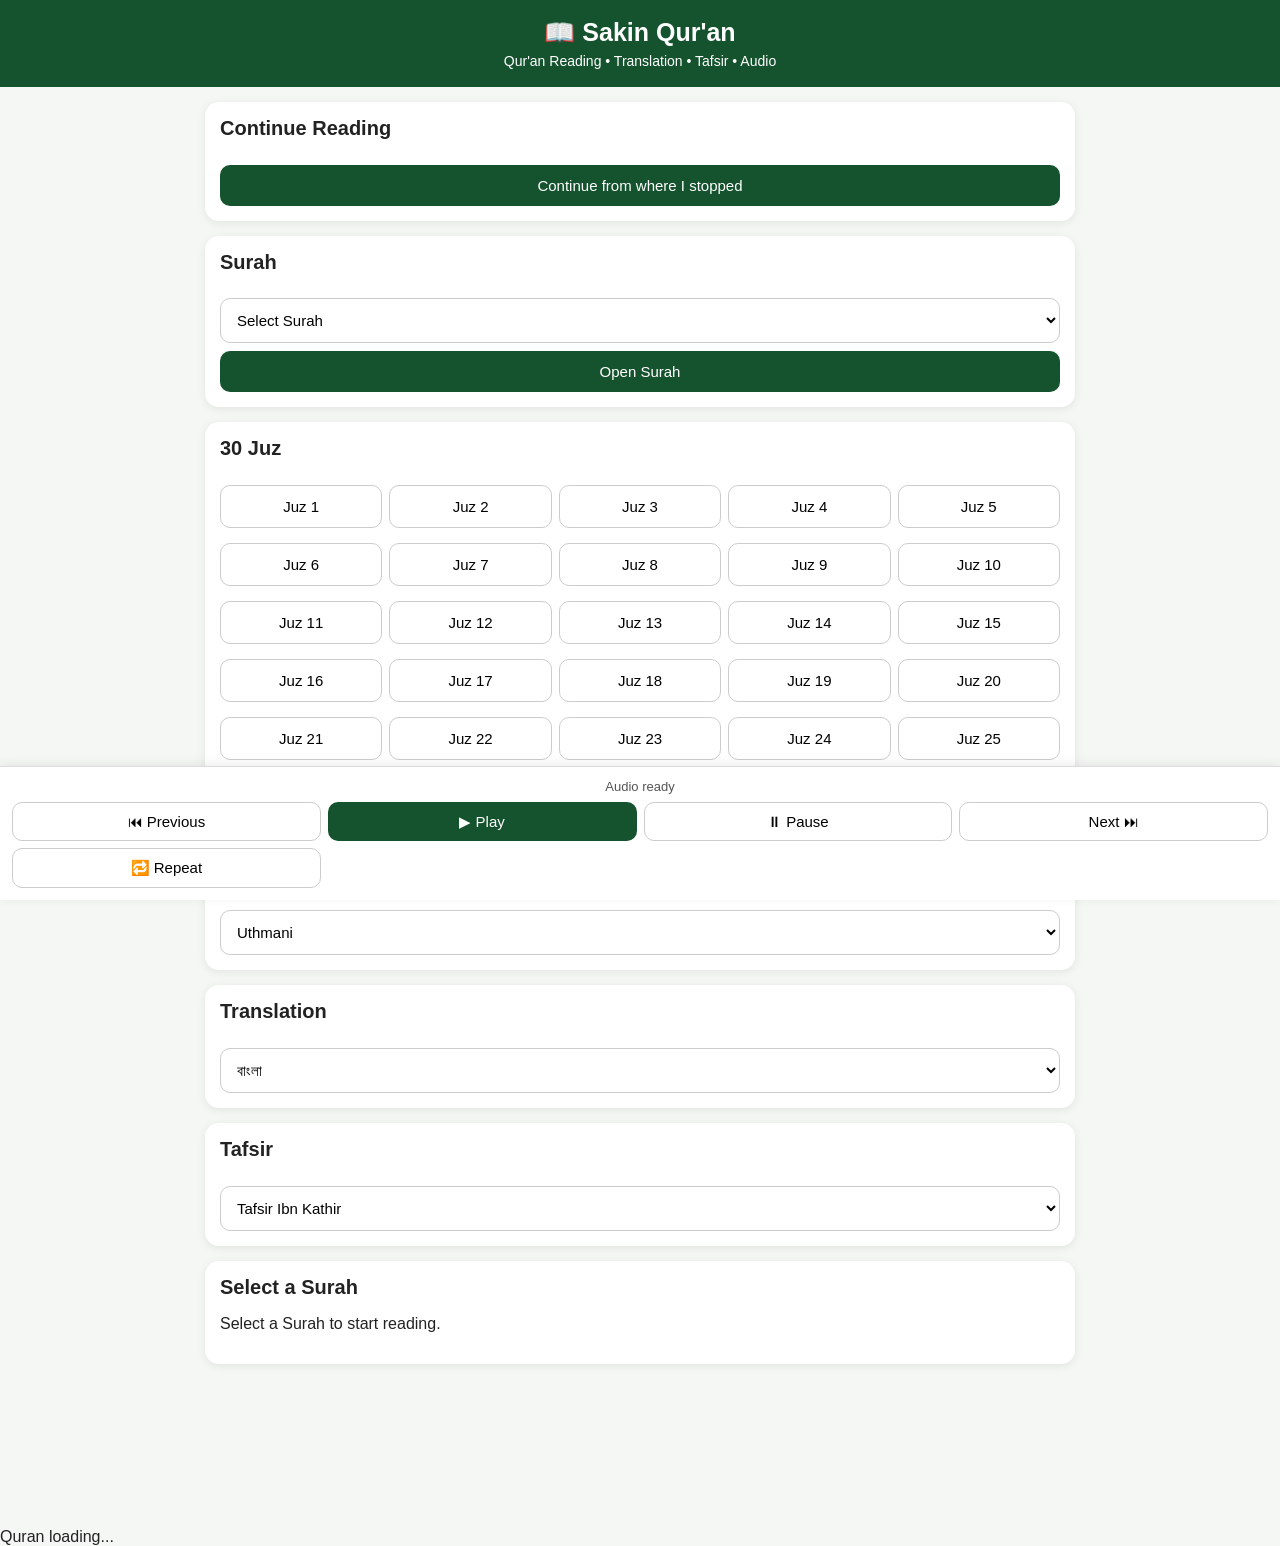
==== commit 7b6a2a05: "Update quran.html" ====
--- a/quran.html
+++ b/quran.html
@@ -955,11 +955,46 @@
         );
 
       }
-
     }
   );
 
 </script>
 
+<script src="./quran-config.js"></script>
+  <!-- =====================================================
+     SAKIN QURAN SYSTEM
+     Loads all Quran modules
+     ===================================================== -->
+
+<script src="./quran-loader.js"></script>
+  <!-- =====================================================
+     SAKIN QURAN READER MOUNT
+     ===================================================== -->
+
+<div id="sakin-quran-reader"
+     class="sakin-quran-reader">
+
+    <div class="sakin-quran-loading">
+        Quran loading...
+    </div>
+
+</div>
+
+<script>
+    window.addEventListener(
+        "sakin:quran:modules-ready",
+        function () {
+
+            if (
+                window.SakinQuranEngine &&
+                typeof window.SakinQuranEngine.init === "function"
+            ) {
+                window.SakinQuranEngine.init();
+            }
+
+        },
+        { once: true }
+    );
+</script>
 </body>
 </html>
